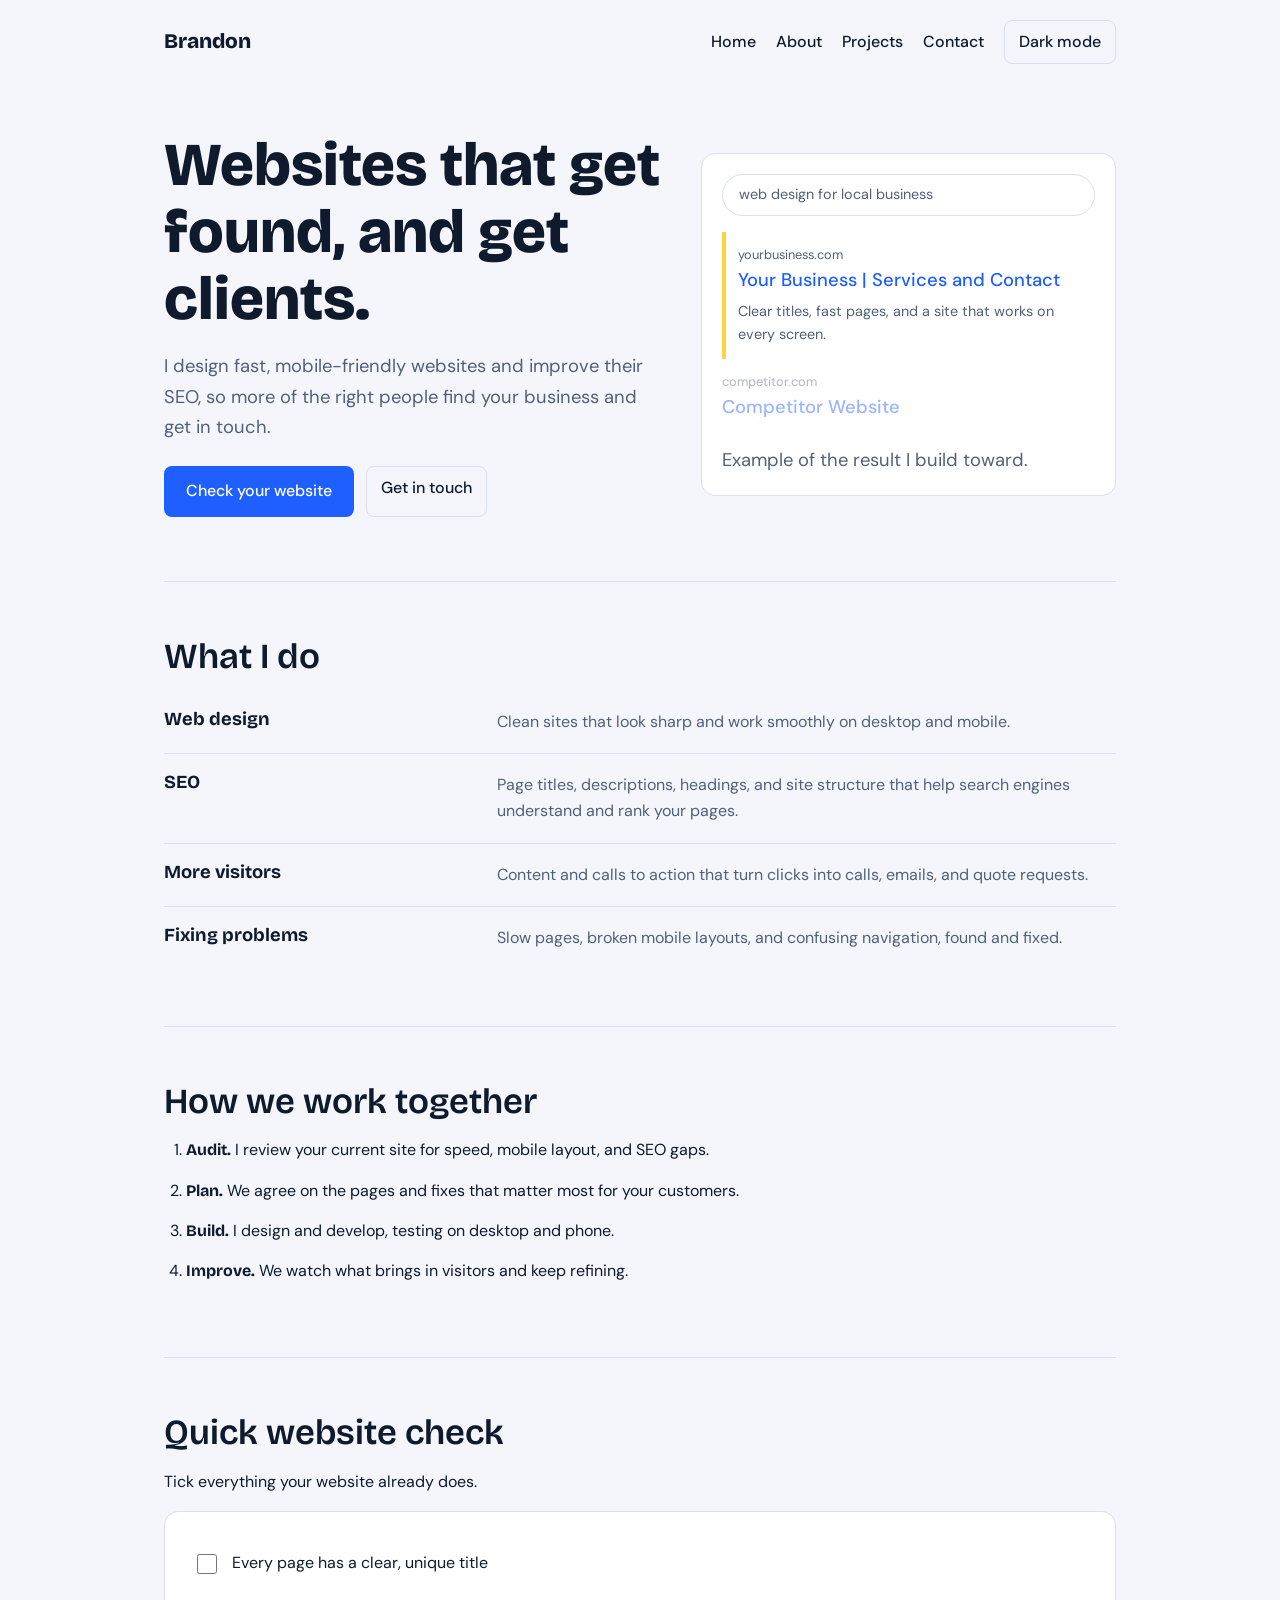
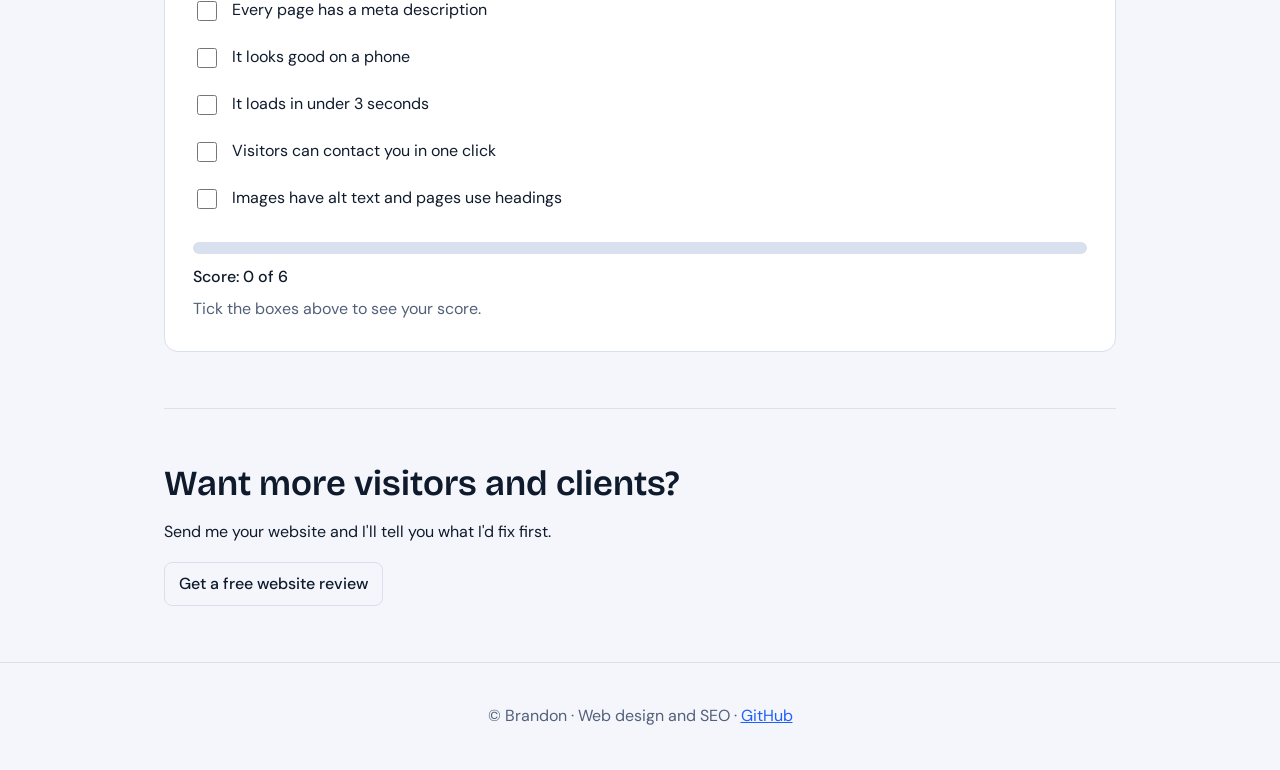
==== index.html @ ad71e74c "Update index.html" ====
<!DOCTYPE html>
<html lang="en">
<head>
  <meta charset="UTF-8">
  <meta name="viewport" content="width=device-width, initial-scale=1">
  <title>Brandon | Web Design and SEO for Businesses</title>
  <meta name="description" content="Mobile-friendly websites and SEO that help businesses get found on Google and attract more potential clients.">
  <link rel="stylesheet" href="style.css">
</head>
<body>
  <header class="site-header">
    <a class="brand" href="index.html">Brandon</a>
    <nav>
      <a href="index.html">Home</a>
      <a href="about.html">About</a>
      <a href="projects.html">Projects</a>
      <a href="#contact">Contact</a>
      <button id="theme-button">Dark mode</button>
    </nav>
  </header>

  <main class="wrap">
    <div class="hero">
      <div>
        <h1>Websites that get found, and get clients.</h1>
        <p>I design fast, mobile-friendly websites and improve their SEO, so more of the right people find your business and get in touch.</p>
        <div class="actions">
          <a class="btn" href="#checker">Check your website</a>
          <a class="btn ghost" href="#contact">Get in touch</a>
        </div>
      </div>
      <div class="serp" aria-label="Example search results">
        <div class="serp-bar">web design for local business</div>
        <div class="serp-result top">
          <span class="url">yourbusiness.com</span>
          <span class="title">Your Business | Services and Contact</span>
          <p>Clear titles, fast pages, and a site that works on every screen.</p>
        </div>
        <div class="serp-result faded"><span class="url">competitor.com</span><span class="title">Competitor Website</span></div>
        <p class="serp-note">Example of the result I build toward.</p>
      </div>
    </div>

    <section id="services">
      <h2>What I do</h2>
      <div class="row"><h3>Web design</h3><p>Clean sites that look sharp and work smoothly on desktop and mobile.</p></div>
      <div class="row"><h3>SEO</h3><p>Page titles, descriptions, headings, and site structure that help search engines understand and rank your pages.</p></div>
      <div class="row"><h3>More visitors</h3><p>Content and calls to action that turn clicks into calls, emails, and quote requests.</p></div>
      <div class="row"><h3>Fixing problems</h3><p>Slow pages, broken mobile layouts, and confusing navigation, found and fixed.</p></div>
    </section>

    <section>
      <h2>How we work together</h2>
      <ol class="steps">
        <li><strong>Audit.</strong> I review your current site for speed, mobile layout, and SEO gaps.</li>
        <li><strong>Plan.</strong> We agree on the pages and fixes that matter most for your customers.</li>
        <li><strong>Build.</strong> I design and develop, testing on desktop and phone.</li>
        <li><strong>Improve.</strong> We watch what brings in visitors and keep refining.</li>
      </ol>
    </section>

    <section id="checker">
      <h2>Quick website check</h2>
      <p>Tick everything your website already does.</p>
      <div class="checker">
        <label class="check"><input type="checkbox" data-tip="Add a clear page title that includes what you do and where."> Every page has a clear, unique title</label>
        <label class="check"><input type="checkbox" data-tip="Write a short description for each page so people want to click it in search results."> Every page has a meta description</label>
        <label class="check"><input type="checkbox" data-tip="Make sure your layout adapts to phones, since most visitors browse on mobile."> It looks good on a phone</label>
        <label class="check"><input type="checkbox" data-tip="Compress images and remove heavy scripts so pages load in a couple of seconds."> It loads in under 3 seconds</label>
        <label class="check"><input type="checkbox" data-tip="Add a clear button or phone number on every page so visitors know what to do next."> Visitors can contact you in one click</label>
        <label class="check"><input type="checkbox" data-tip="Add alt text to images and use headings in order so search engines and screen readers understand the page."> Images have alt text and pages use headings</label>
        <div class="meter"><div id="score-fill"></div></div>
        <p id="score-text">Score: 0 of 6</p>
        <p id="score-tip">Tick the boxes above to see your score.</p>
      </div>
    </section>

    <section id="contact">
      <h2>Want more visitors and clients?</h2>
      <p>Send me your website and I'll tell you what I'd fix first.</p>
      <a class="btn ghost" href="#contact">Get a free website review</a>
    </section>
  </main>

  <footer>© Brandon · Web design and SEO · <a href="https://github.com/brandon1291">GitHub</a></footer>
  <script src="script.js"></script>
</body>
</html>
---- style.css ----
@import url('https://fonts.googleapis.com/css2?family=Bricolage+Grotesque:wght@600;800&family=DM+Sans:wght@400;500&display=swap');

:root { --bg:#f4f6fb; --ink:#0f1b2d; --muted:#52607a; --blue:#1f5eff; --mark:#ffd23f; --card:#fff; --line:#d9e0ee; }
body.dark { --bg:#0e1522; --ink:#eef2fa; --muted:#9fb0cc; --blue:#6f9bff; --card:#162033; --line:#26334d; }

* { box-sizing: border-box; }
body { margin:0; font-family:'DM Sans',Arial,sans-serif; background:var(--bg); color:var(--ink); line-height:1.65; }
h1,h2,h3 { font-family:'Bricolage Grotesque',Arial,sans-serif; line-height:1.1; margin:0 0 14px; }
h1 { font-size:clamp(2.2rem,6vw,3.8rem); font-weight:800; }
h2 { font-size:clamp(1.6rem,4vw,2.2rem); font-weight:600; }
a { color:var(--blue); }
:focus-visible { outline:3px solid var(--blue); outline-offset:3px; }
.wrap { max-width:1000px; margin:0 auto; padding:0 24px; }
section { padding:56px 0; border-top:1px solid var(--line); }

.site-header { display:flex; justify-content:space-between; align-items:center; flex-wrap:wrap; gap:12px; padding:20px 24px; max-width:1000px; margin:0 auto; }
.brand { font-family:'Bricolage Grotesque',Arial,sans-serif; font-weight:800; font-size:1.3rem; text-decoration:none; color:var(--ink); }
.site-header nav { display:flex; align-items:center; gap:20px; }
.site-header nav a { text-decoration:none; color:var(--ink); font-weight:500; }

button, .btn { font:inherit; font-weight:500; background:var(--blue); color:#fff; border:0; border-radius:8px; padding:12px 22px; cursor:pointer; text-decoration:none; display:inline-block; }
body.dark button, body.dark .btn { color:#0e1522; }
.btn.ghost, #theme-button { background:transparent; color:var(--ink); border:1.5px solid var(--line); padding:8px 14px; }
body.dark .btn.ghost { color:var(--ink); }

.hero { display:grid; grid-template-columns:1.2fr 1fr; gap:40px; align-items:center; padding:48px 0 64px; }
.hero p { color:var(--muted); font-size:1.15rem; max-width:34em; }
.hero .actions { display:flex; gap:12px; flex-wrap:wrap; margin-top:24px; }

.serp { background:var(--card); border:1px solid var(--line); border-radius:14px; padding:20px; }
.serp-bar { border:1px solid var(--line); border-radius:999px; padding:8px 16px; font-size:.9rem; color:var(--muted); margin-bottom:16px; }
.serp-result { padding:12px 0; }
.serp-result .url { font-size:.8rem; color:var(--muted); display:block; }
.serp-result .title { font-size:1.15rem; color:var(--blue); font-weight:500; }
.serp-result p { margin:4px 0 0; font-size:.9rem; color:var(--muted); }
.serp-result.top { border-left:4px solid var(--mark); padding-left:12px; }
.serp-result.faded { opacity:.45; }
.serp-note { font-size:.8rem; color:var(--muted); margin:10px 0 0; }

.row { display:grid; grid-template-columns:1fr 2fr; gap:24px; padding:18px 0; border-bottom:1px solid var(--line); }
.row:last-child { border-bottom:0; }
.row h3 { font-size:1.15rem; margin:0; }
.row p { margin:0; color:var(--muted); }

.steps { padding-left:22px; max-width:42em; }
.steps li { margin-bottom:14px; }
.steps strong { font-family:'Bricolage Grotesque',Arial,sans-serif; }

.checker { background:var(--card); border:1px solid var(--line); border-radius:14px; padding:28px; }
.check { display:flex; gap:12px; align-items:flex-start; padding:10px 0; cursor:pointer; }
.check input { width:20px; height:20px; margin-top:4px; accent-color:var(--blue); }
.meter { height:12px; background:var(--line); border-radius:99px; overflow:hidden; margin:20px 0 10px; }
#score-fill { height:100%; width:0; background:var(--mark); transition:width .3s; }
#score-text { font-weight:500; margin:0; }
#score-tip { color:var(--muted); margin:6px 0 0; }

.about-text { max-width:42em; }
.about-text ul { padding-left:20px; }
footer { padding:40px 24px; text-align:center; color:var(--muted); border-top:1px solid var(--line); }

@media (max-width:760px) {
  .hero { grid-template-columns:1fr; }
  .row { grid-template-columns:1fr; gap:4px; }
}
@media (prefers-reduced-motion:reduce) { #score-fill { transition:none; } }
/* Mobile polish */
@media (max-width: 760px) {
  .wrap { padding: 0 18px; }
  section { padding: 40px 0; }

  .site-header { padding: 14px 18px; }
  .site-header nav { gap: 2px 18px; }
  .site-header nav a { padding: 10px 0; }

  .hero { padding: 24px 0 40px; gap: 28px; }
  .hero p { font-size: 1.05rem; }
  .hero .actions .btn { flex: 1 1 100%; text-align: center; }

  button, .btn { min-height: 44px; }
  .checker { padding: 18px; }
  .check { padding: 12px 0; }
  footer { padding: 32px 18px; }
}
/* Smaller and wider on phones */
@media (max-width: 760px) {
  body { font-size: 0.95rem; line-height: 1.55; }
  h1 { font-size: 1.9rem; }
  h2 { font-size: 1.4rem; }
  h3 { font-size: 1.1rem; }

  .wrap { padding: 0 12px; }
  .site-header { padding: 12px; }
  .brand { font-size: 1.1rem; }
  .site-header nav { gap: 0 14px; }
  .site-header nav a { font-size: 0.9rem; }

  section { padding: 28px 0; }
  .hero { padding: 16px 0 28px; gap: 20px; }
  .hero p { font-size: 0.95rem; }

  button, .btn { font-size: 0.9rem; padding: 10px 16px; min-height: 40px; }
  #theme-button { padding: 6px 10px; }

  .serp { padding: 14px; }
  .checker { padding: 14px; }
  .row { padding: 12px 0; }
  footer { padding: 24px 12px; font-size: 0.85rem; }
}
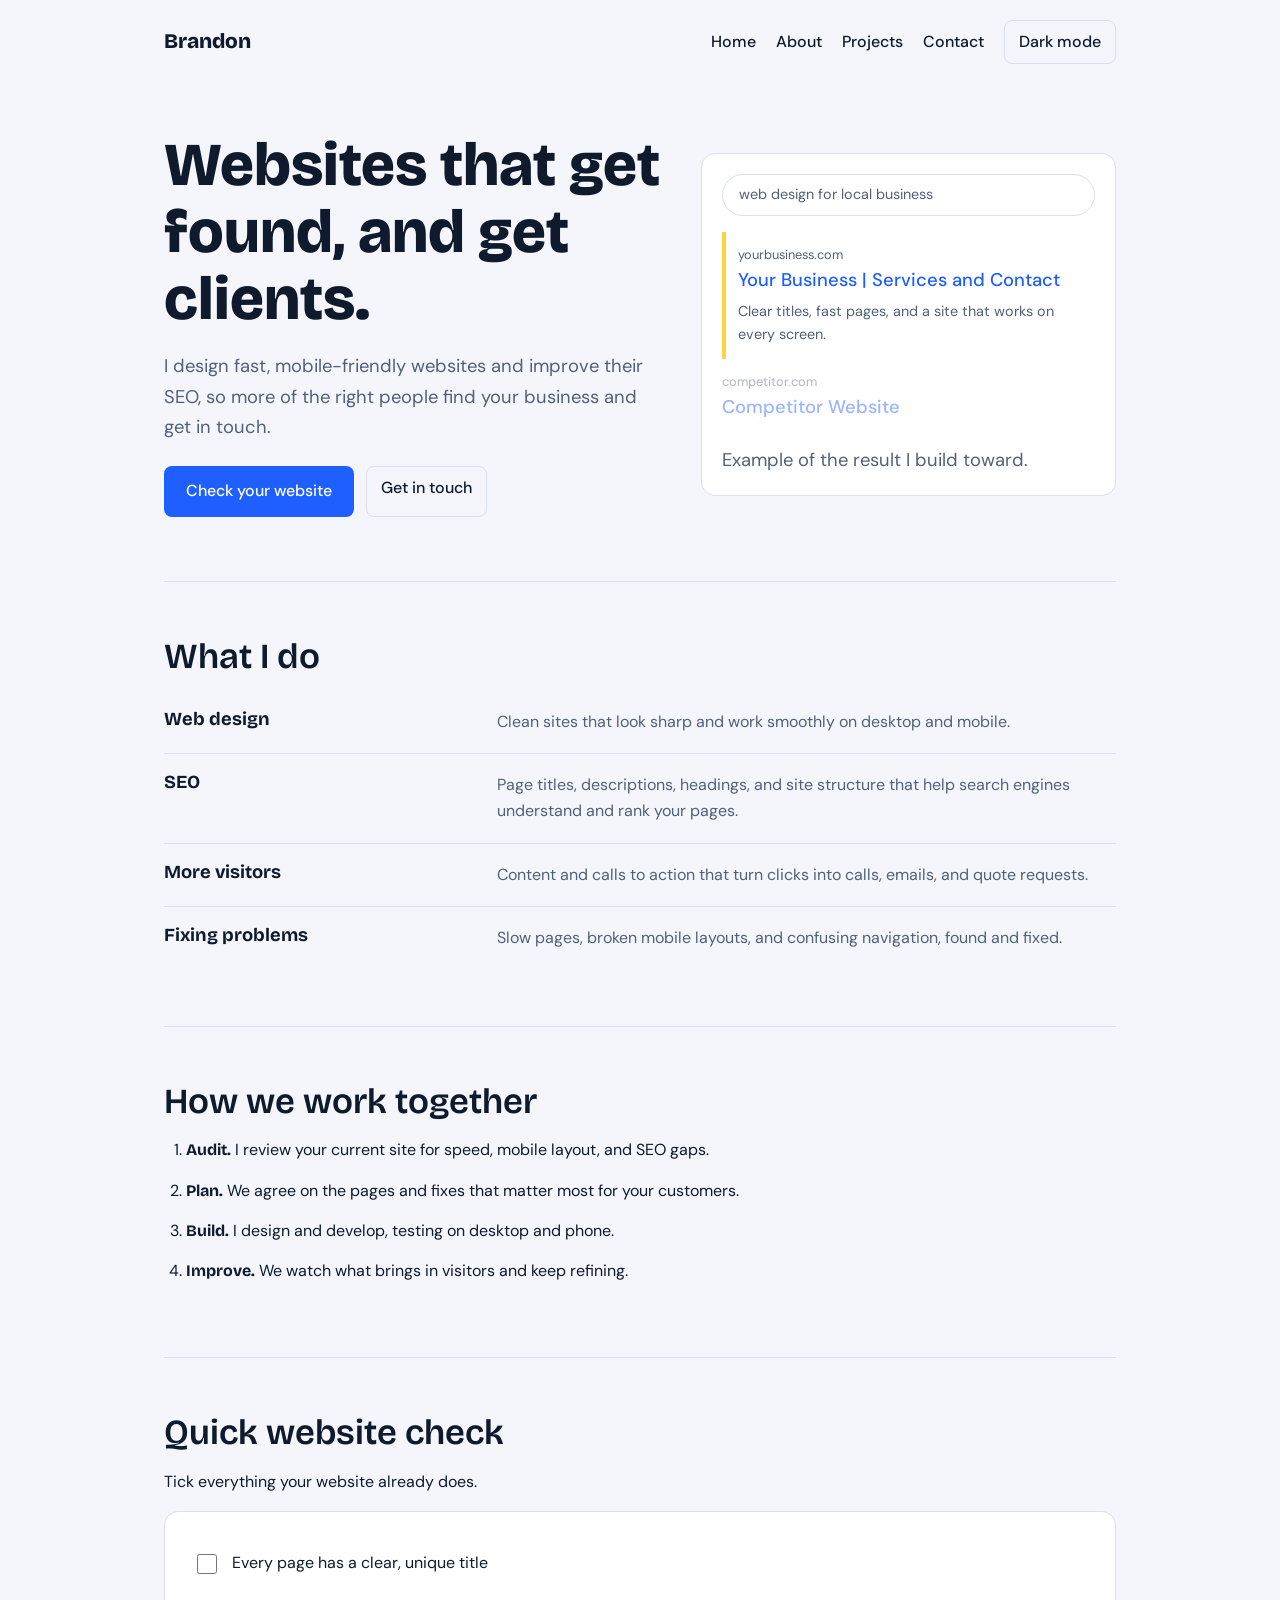
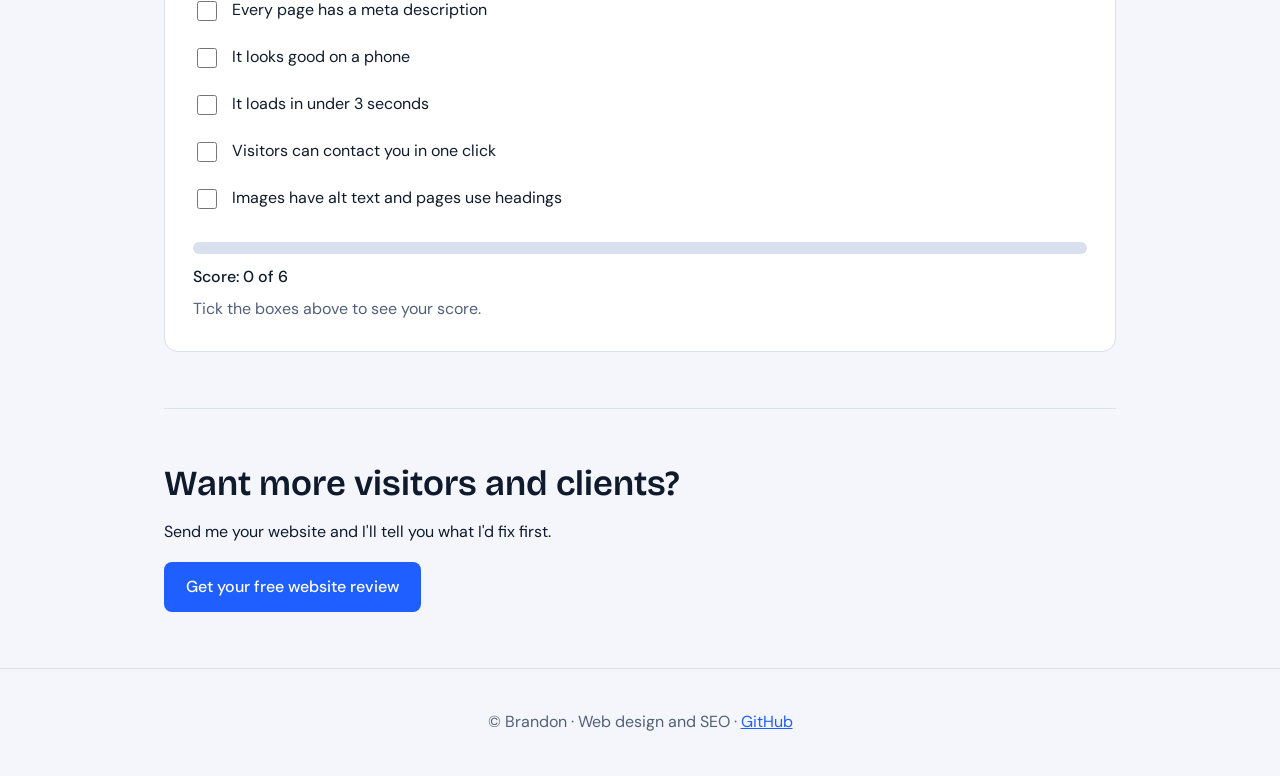
==== commit 2fc097d1: "Update index.html" ====
--- a/index.html
+++ b/index.html
@@ -78,7 +78,7 @@
     <section id="contact">
       <h2>Want more visitors and clients?</h2>
       <p>Send me your website and I'll tell you what I'd fix first.</p>
-      <a class="btn ghost" href="#contact">Get a free website review</a>
+   <a class="btn" href="mailto:YOUR-EMAIL">Get your free website review</a>
     </section>
   </main>
 
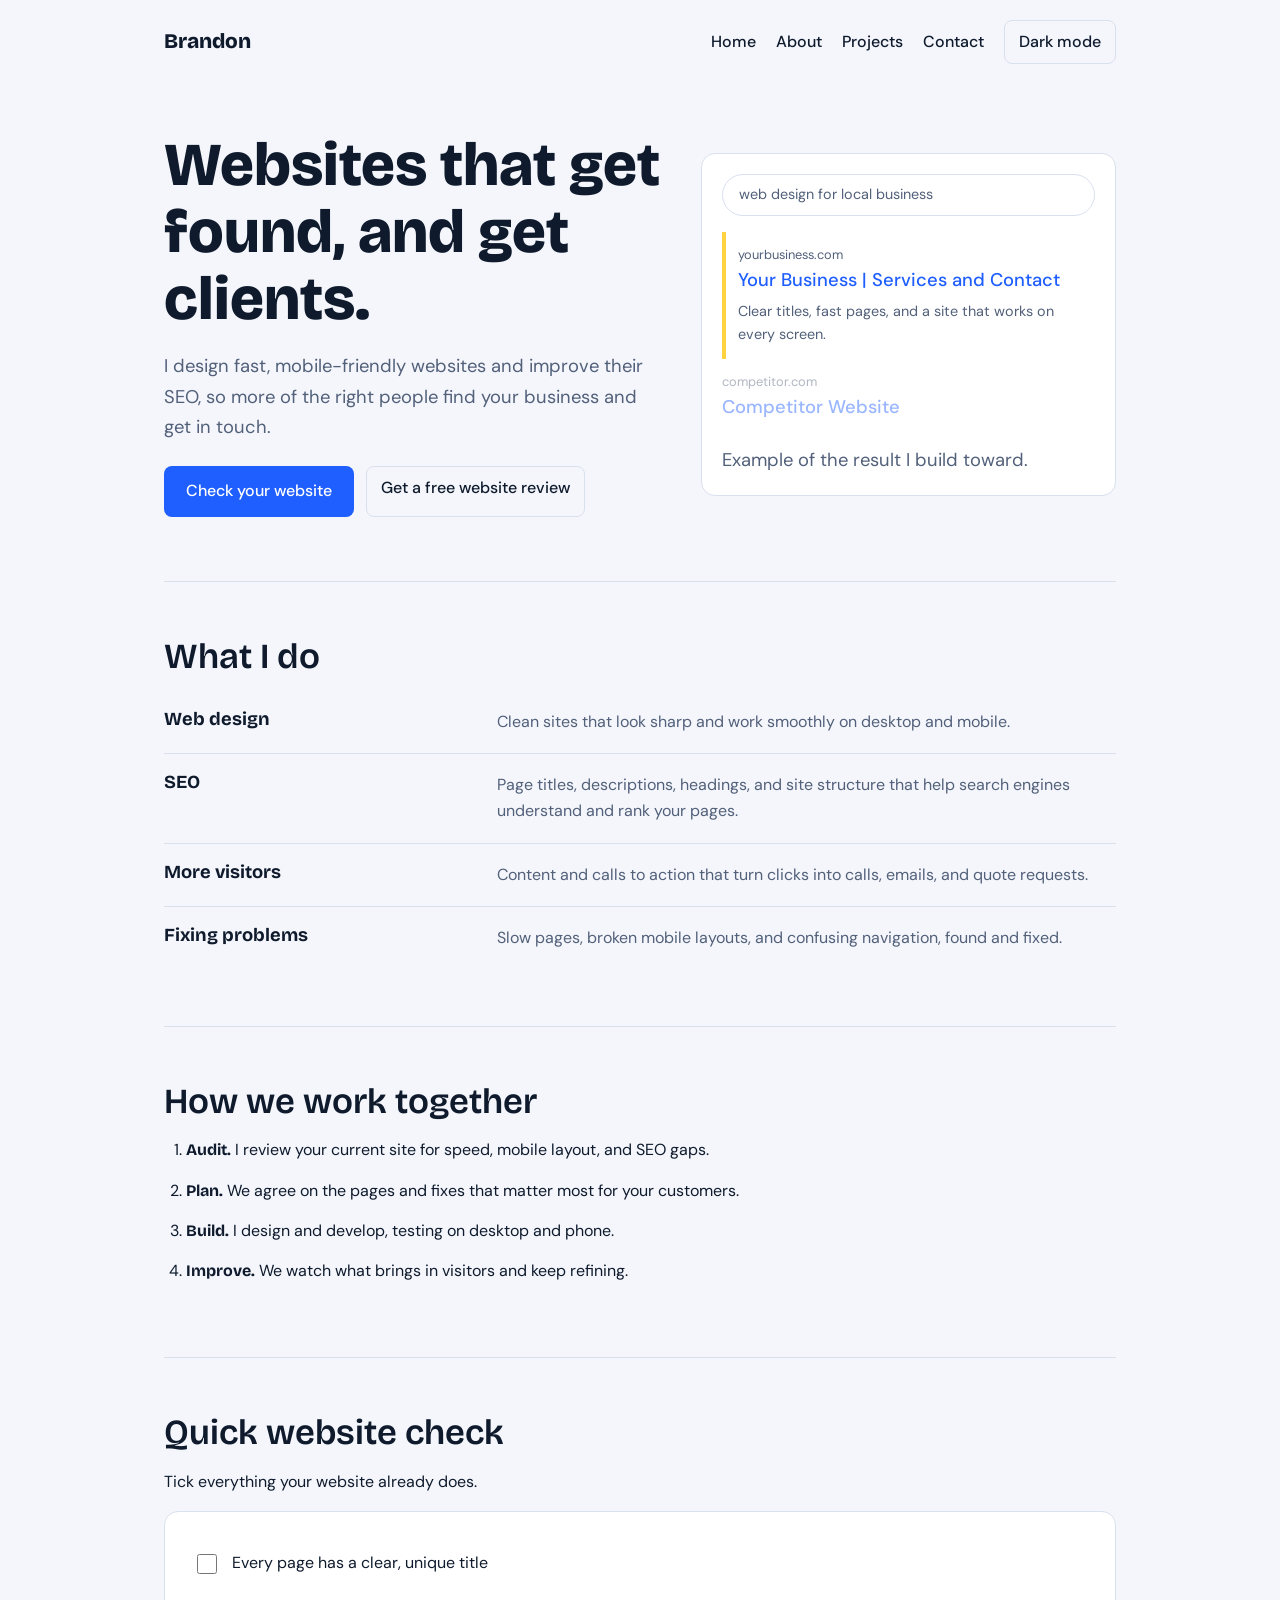
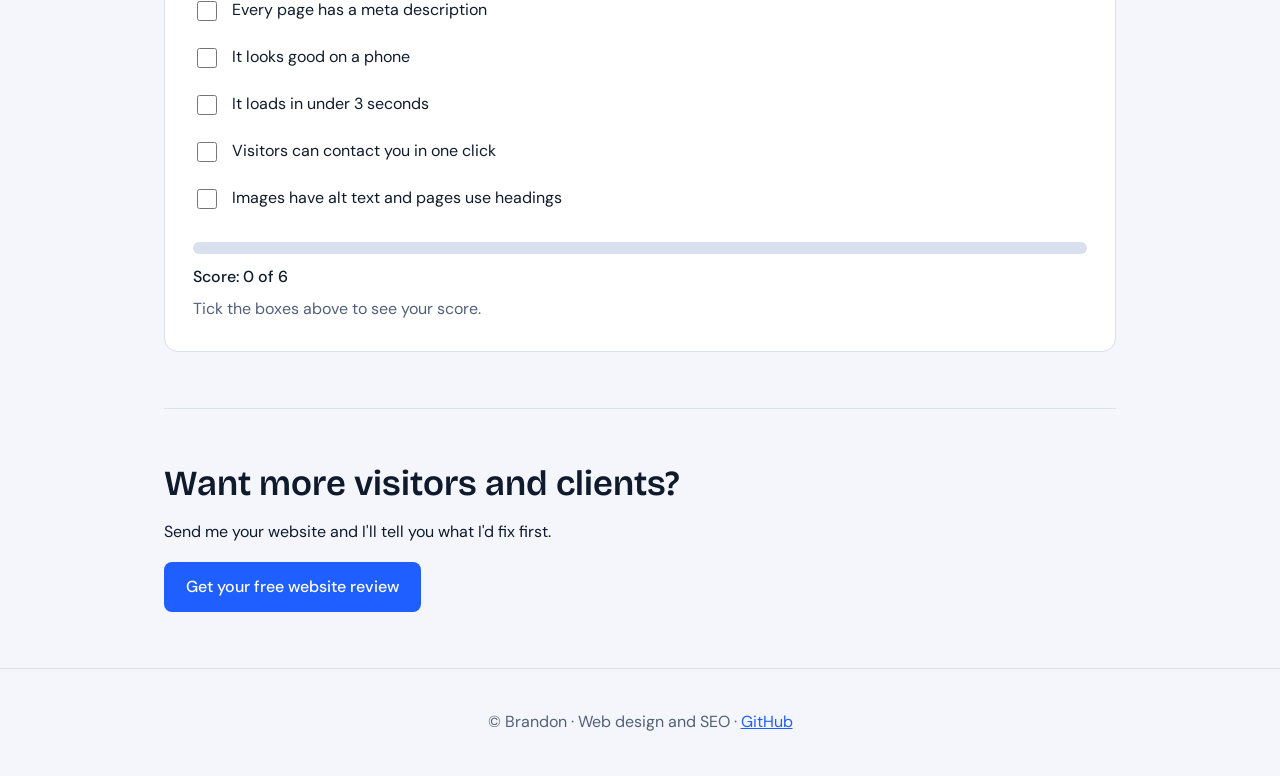
==== commit cc854609: "Update contact link text for website review" ====
--- a/index.html
+++ b/index.html
@@ -26,7 +26,7 @@
         <p>I design fast, mobile-friendly websites and improve their SEO, so more of the right people find your business and get in touch.</p>
         <div class="actions">
           <a class="btn" href="#checker">Check your website</a>
-          <a class="btn ghost" href="#contact">Get in touch</a>
+          <a class="btn ghost" href="#contact">Get a free website review</a>
         </div>
       </div>
       <div class="serp" aria-label="Example search results">
@@ -78,7 +78,7 @@
     <section id="contact">
       <h2>Want more visitors and clients?</h2>
       <p>Send me your website and I'll tell you what I'd fix first.</p>
-   <a class="btn" href="mailto:YOUR-EMAIL">Get your free website review</a>
+  <a class="btn" href="mailto:bam80719@gmail.com">Get your free website review</a>
     </section>
   </main>
 
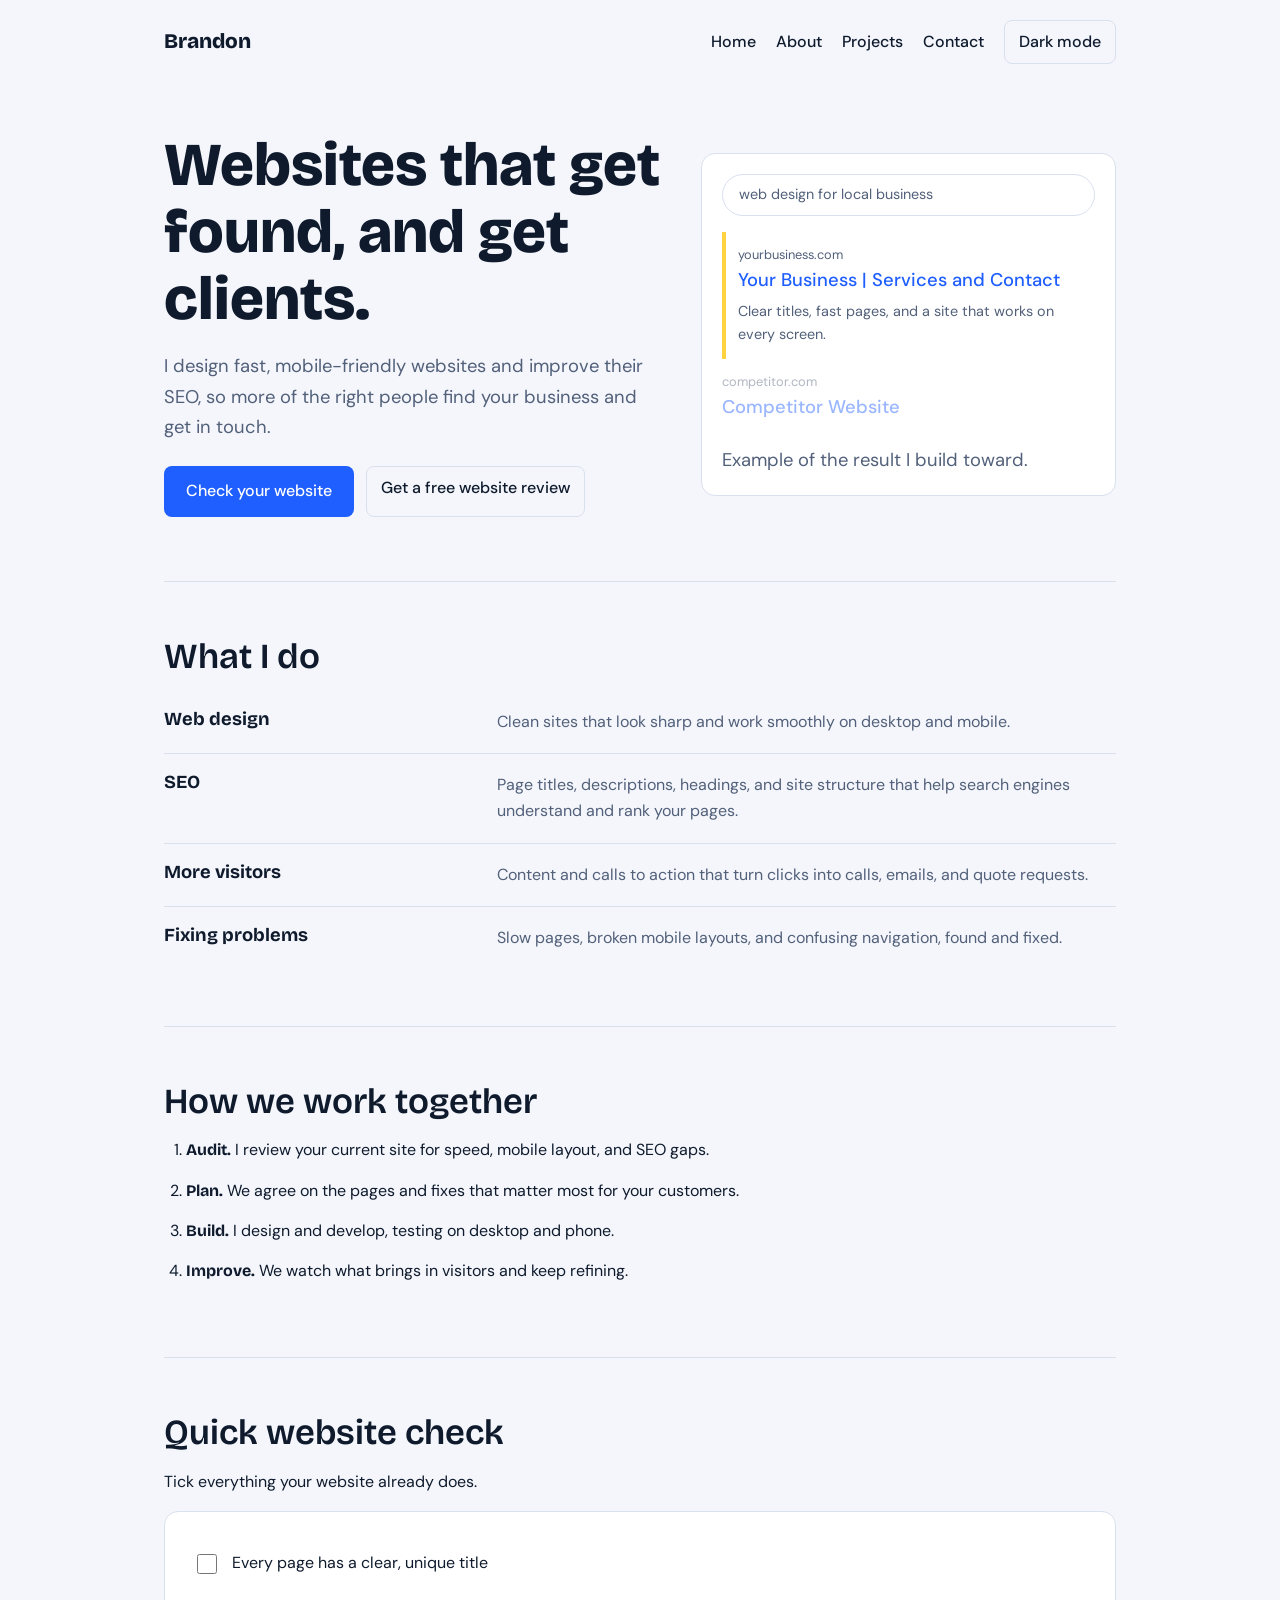
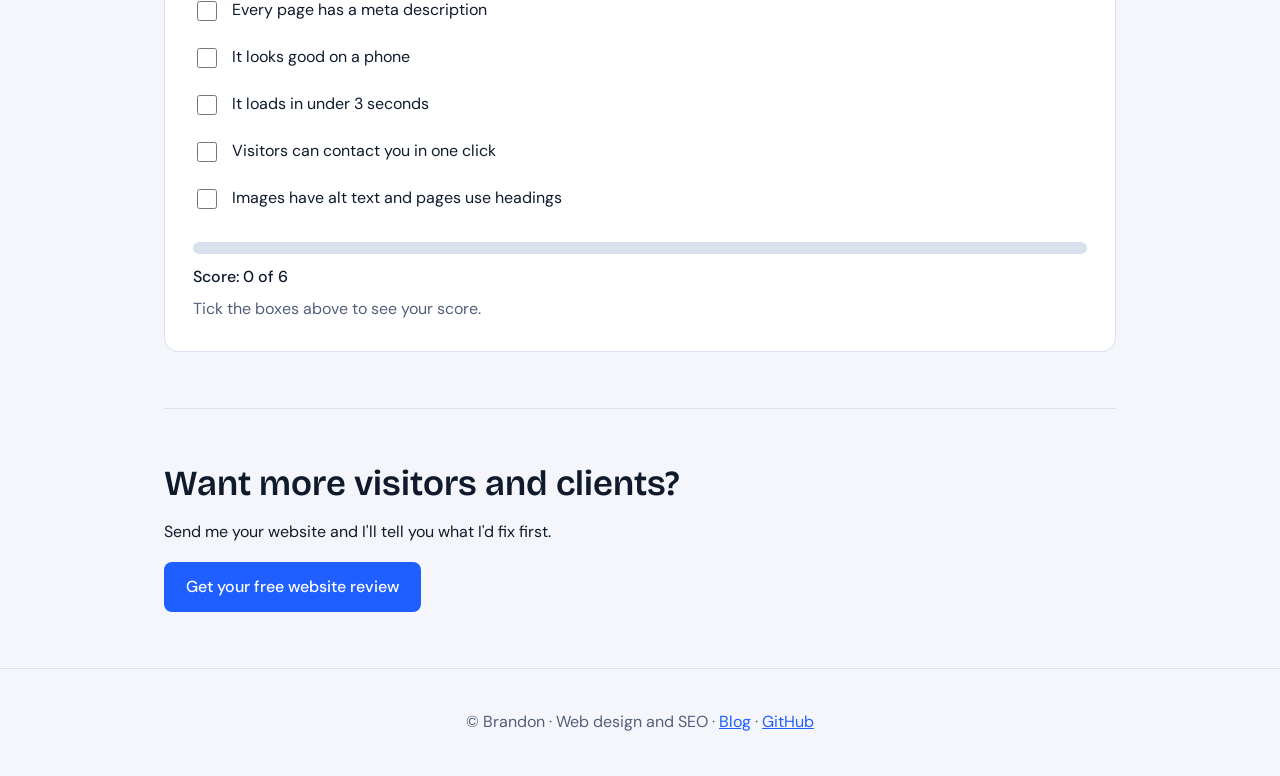
==== commit 61c20733: "Update footer links in index.html" ====
--- a/index.html
+++ b/index.html
@@ -82,7 +82,7 @@
     </section>
   </main>
 
-  <footer>© Brandon · Web design and SEO · <a href="https://github.com/brandon1291">GitHub</a></footer>
+ <footer>© Brandon · Web design and SEO · <a href="seo-quick-fixes.html">Blog</a> · <a href="https://github.com/brandon1291">GitHub</a></footer>
   <script src="script.js"></script>
 </body>
 </html>
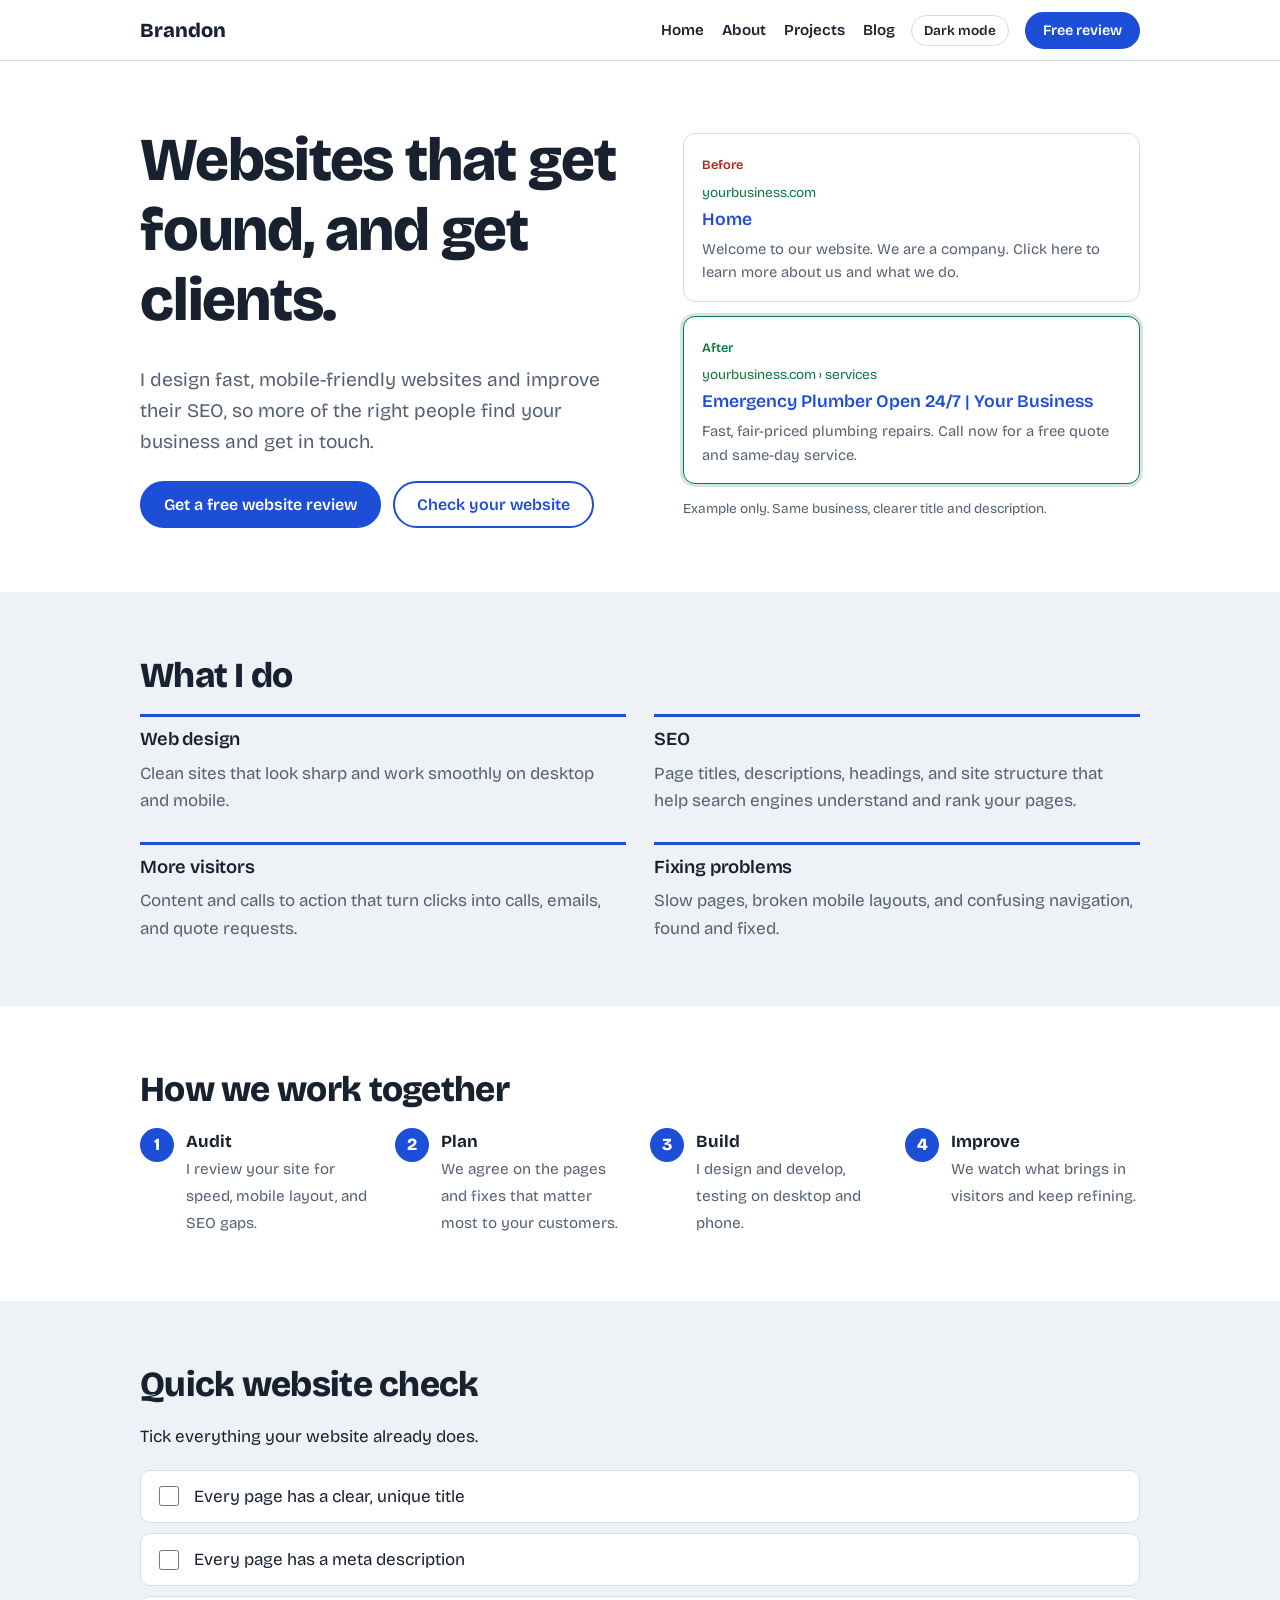
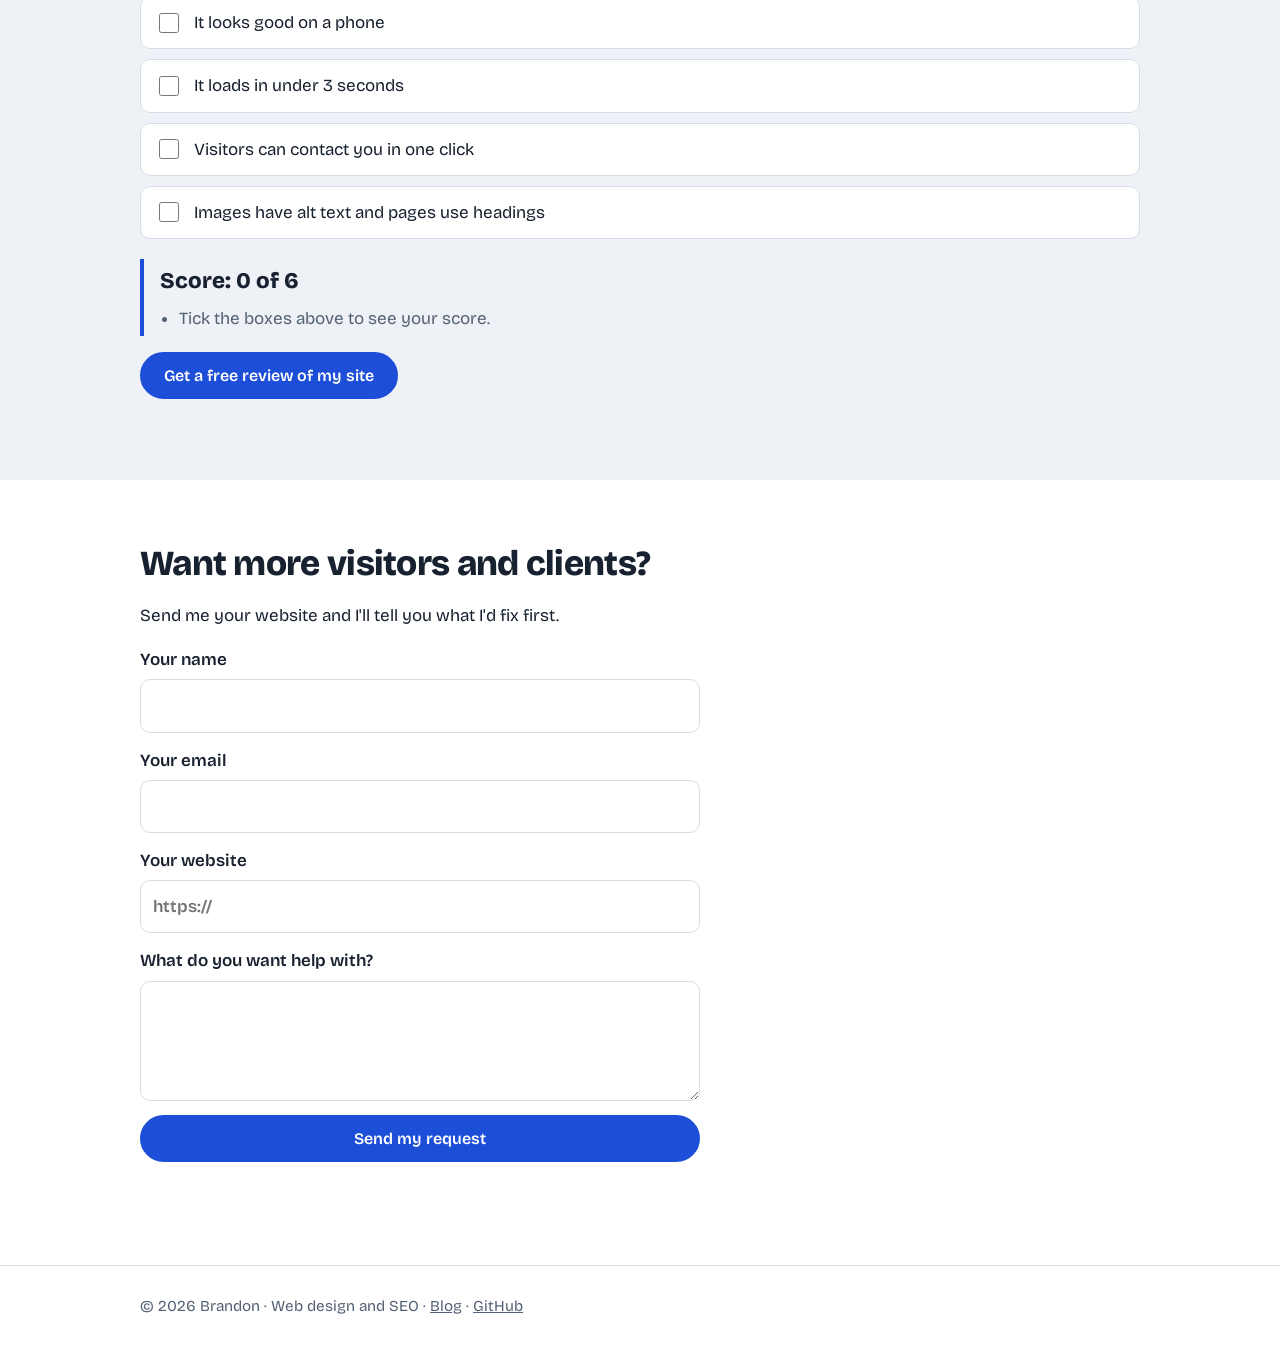
==== commit d7f2aaaf: "Refactor index.html for SEO and layout improvements Updated the HTML structure and content for impro" ====
--- a/index.html
+++ b/index.html
@@ -1,88 +1,273 @@
 <!DOCTYPE html>
 <html lang="en">
 <head>
-  <meta charset="UTF-8">
-  <meta name="viewport" content="width=device-width, initial-scale=1">
-  <title>Brandon | Web Design and SEO for Businesses</title>
-  <meta name="description" content="Mobile-friendly websites and SEO that help businesses get found on Google and attract more potential clients.">
-  <link rel="stylesheet" href="style.css">
+<meta charset="utf-8">
+<meta name="viewport" content="width=device-width, initial-scale=1">
+<title>Web Design and SEO for Small Businesses | Brandon</title>
+<meta name="description" content="Brandon builds fast, mobile-friendly websites and SEO for small businesses. Get a free website review.">
+<link rel="canonical" href="https://brandon1291.github.io/">
+<meta property="og:type" content="website">
+<meta property="og:title" content="Web Design and SEO for Small Businesses">
+<meta property="og:description" content="Mobile-friendly websites and SEO that help local businesses get found and get clients.">
+<meta property="og:url" content="https://brandon1291.github.io/">
+<meta name="theme-color" content="#1D4ED8">
+<link rel="icon" href="data:image/svg+xml,%3Csvg xmlns='http://www.w3.org/2000/svg' viewBox='0 0 64 64'%3E%3Crect width='64' height='64' rx='14' fill='%231D4ED8'/%3E%3Ctext x='32' y='45' font-size='38' font-family='Arial' font-weight='700' text-anchor='middle' fill='white'%3EB%3C/text%3E%3C/svg%3E">
+<link rel="preconnect" href="https://fonts.googleapis.com">
+<link rel="preconnect" href="https://fonts.gstatic.com" crossorigin>
+<link href="https://fonts.googleapis.com/css2?family=Bricolage+Grotesque:opsz,wght@12..96,400;12..96,600;12..96,800&display=swap" rel="stylesheet">
+<script type="application/ld+json">
+{"@context":"https://schema.org","@type":"ProfessionalService","name":"Brandon - Web Design and SEO","url":"https://brandon1291.github.io/","email":"bam80719@gmail.com","description":"Mobile-friendly web design and SEO for small businesses.","sameAs":["https://github.com/brandon1291"]}
+</script>
+<style>
+:root{
+  --bg:#FFFFFF; --soft:#EEF2F7; --ink:#18212F; --muted:#546174; --line:#D6DDE7;
+  --blue:#1D4ED8; --blue-ink:#FFFFFF; --green:#0B7A3E; --bad:#B42318;
+  --font:"Bricolage Grotesque",system-ui,-apple-system,"Segoe UI",Roboto,sans-serif;
+}
+:root[data-theme="dark"]{
+  --bg:#0F1623; --soft:#18212F; --ink:#E8EDF5; --muted:#9AA7BA; --line:#2A3649;
+  --blue:#7AA2FF; --blue-ink:#0F1623; --green:#5ED08F; --bad:#FF8A80;
+}
+*{box-sizing:border-box}
+html{scroll-behavior:smooth;scroll-padding-top:72px}
+body{margin:0;background:var(--bg);color:var(--ink);font-family:var(--font);font-size:1.0625rem;line-height:1.6}
+a{color:var(--blue)}
+:focus-visible{outline:3px solid var(--blue);outline-offset:3px;border-radius:4px}
+.wrap{max-width:1040px;margin:0 auto;padding:0 20px}
+section{padding:64px 0}
+h1,h2,h3{line-height:1.15;margin:0 0 .5em;letter-spacing:-.02em}
+h1{font-size:clamp(2.2rem,6vw,3.8rem);font-weight:800}
+h2{font-size:clamp(1.6rem,4vw,2.2rem);font-weight:800}
+h3{font-size:1.15rem;font-weight:600;letter-spacing:-.01em}
+p{margin:0 0 1em;max-width:62ch}
+.btn{display:inline-block;padding:12px 22px;border-radius:999px;font:600 1rem var(--font);text-decoration:none;border:2px solid var(--blue);cursor:pointer;background:var(--blue);color:var(--blue-ink)}
+.btn.ghost{background:transparent;color:var(--blue)}
+.btn:hover{filter:brightness(1.1)}
+
+/* header */
+header{position:sticky;top:0;z-index:10;background:var(--bg);border-bottom:1px solid var(--line)}
+.bar{display:flex;align-items:center;gap:16px;min-height:60px;flex-wrap:wrap}
+.brand{font-weight:800;font-size:1.25rem;text-decoration:none;color:var(--ink);margin-right:auto}
+nav{display:flex;gap:18px;flex-wrap:wrap}
+nav a{color:var(--ink);text-decoration:none;font-weight:600;font-size:.95rem}
+nav a:hover{color:var(--blue)}
+#theme{background:none;border:1px solid var(--line);color:var(--ink);border-radius:999px;padding:6px 12px;font:600 .85rem var(--font);cursor:pointer}
+.bar .btn{padding:8px 16px;font-size:.9rem}
+
+/* hero */
+.hero{display:grid;gap:40px;align-items:center}
+@media(min-width:860px){.hero{grid-template-columns:1.1fr 1fr}}
+.hero p.lead{font-size:1.2rem;color:var(--muted)}
+.cta{display:flex;gap:12px;flex-wrap:wrap;margin-top:24px}
+.serp{display:grid;gap:14px}
+.result{border:1px solid var(--line);border-radius:12px;padding:16px 18px;background:var(--bg)}
+.result .tag{display:inline-block;font-size:.8rem;font-weight:600;margin-bottom:6px}
+.result.before .tag{color:var(--bad)}
+.result.after .tag{color:var(--green)}
+.result .url{font-size:.85rem;color:var(--green);margin:0}
+.result .ttl{font-size:1.1rem;color:var(--blue);margin:2px 0 4px;font-weight:600;max-width:none}
+.result .snip{font-size:.92rem;color:var(--muted);margin:0}
+.result.after{border-color:var(--green);box-shadow:0 0 0 3px color-mix(in srgb,var(--green) 18%,transparent)}
+.caption{font-size:.85rem;color:var(--muted);margin:0}
+
+/* services */
+.soft{background:var(--soft)}
+.grid{display:grid;gap:28px}
+@media(min-width:700px){.grid{grid-template-columns:1fr 1fr}}
+.grid h3{border-top:3px solid var(--blue);padding-top:12px}
+.grid p{color:var(--muted);margin:0}
+
+/* process */
+ol.steps{list-style:none;counter-reset:s;padding:0;margin:0;display:grid;gap:20px}
+@media(min-width:860px){ol.steps{grid-template-columns:repeat(4,1fr)}}
+ol.steps li{counter-increment:s;padding-left:46px;position:relative}
+ol.steps li::before{content:counter(s);position:absolute;left:0;top:0;width:34px;height:34px;border-radius:50%;background:var(--blue);color:var(--blue-ink);font-weight:800;display:grid;place-items:center}
+ol.steps strong{display:block}
+ol.steps span{color:var(--muted);font-size:.95rem}
+
+/* checker */
+.check{display:grid;gap:10px;margin:20px 0;padding:0;list-style:none}
+.check label{display:flex;gap:12px;align-items:center;padding:12px 14px;border:1px solid var(--line);border-radius:10px;cursor:pointer;background:var(--bg)}
+.check input{width:20px;height:20px;accent-color:var(--blue);flex:none}
+.check label:has(input:checked){border-color:var(--green)}
+#result{border-left:4px solid var(--blue);padding:4px 0 4px 16px;min-height:4.5em}
+#score{font-size:1.4rem;font-weight:800;margin:0 0 6px}
+#tips{margin:0;padding-left:1.1em;color:var(--muted)}
+
+/* contact */
+form{display:grid;gap:14px;max-width:560px}
+label.f{display:grid;gap:6px;font-weight:600}
+input[type=text],input[type=email],input[type=url],textarea{font:inherit;padding:12px;border:1px solid var(--line);border-radius:10px;background:var(--bg);color:var(--ink);width:100%}
+textarea{min-height:120px;resize:vertical}
+#msg{min-height:1.5em;color:var(--muted);margin:0}
+
+footer{border-top:1px solid var(--line);padding:28px 0;color:var(--muted);font-size:.95rem}
+footer a{color:var(--muted)}
+.hp{position:absolute;left:-9999px}
+@media(prefers-reduced-motion:reduce){html{scroll-behavior:auto}}
+</style>
 </head>
 <body>
-  <header class="site-header">
+<header>
+  <div class="wrap bar">
     <a class="brand" href="index.html">Brandon</a>
-    <nav>
+    <nav aria-label="Main">
       <a href="index.html">Home</a>
       <a href="about.html">About</a>
       <a href="projects.html">Projects</a>
-      <a href="#contact">Contact</a>
-      <button id="theme-button">Dark mode</button>
+      <a href="seo-quick-fixes.html">Blog</a>
     </nav>
-  </header>
-
-  <main class="wrap">
-    <div class="hero">
+    <button id="theme" type="button" aria-pressed="false">Dark mode</button>
+    <a class="btn" href="#contact">Free review</a>
+  </div>
+</header>
+
+<main>
+  <section>
+    <div class="wrap hero">
       <div>
         <h1>Websites that get found, and get clients.</h1>
-        <p>I design fast, mobile-friendly websites and improve their SEO, so more of the right people find your business and get in touch.</p>
-        <div class="actions">
-          <a class="btn" href="#checker">Check your website</a>
-          <a class="btn ghost" href="#contact">Get a free website review</a>
+        <p class="lead">I design fast, mobile-friendly websites and improve their SEO, so more of the right people find your business and get in touch.</p>
+        <div class="cta">
+          <a class="btn" href="#contact">Get a free website review</a>
+          <a class="btn ghost" href="#checker">Check your website</a>
         </div>
       </div>
-      <div class="serp" aria-label="Example search results">
-        <div class="serp-bar">web design for local business</div>
-        <div class="serp-result top">
-          <span class="url">yourbusiness.com</span>
-          <span class="title">Your Business | Services and Contact</span>
-          <p>Clear titles, fast pages, and a site that works on every screen.</p>
+      <div class="serp" aria-label="Example of a search result before and after SEO">
+        <div class="result before">
+          <span class="tag">Before</span>
+          <p class="url">yourbusiness.com</p>
+          <p class="ttl">Home</p>
+          <p class="snip">Welcome to our website. We are a company. Click here to learn more about us and what we do.</p>
         </div>
-        <div class="serp-result faded"><span class="url">competitor.com</span><span class="title">Competitor Website</span></div>
-        <p class="serp-note">Example of the result I build toward.</p>
-      </div>
-    </div>
-
-    <section id="services">
+        <div class="result after">
+          <span class="tag">After</span>
+          <p class="url">yourbusiness.com › services</p>
+          <p class="ttl">Emergency Plumber Open 24/7 | Your Business</p>
+          <p class="snip">Fast, fair-priced plumbing repairs. Call now for a free quote and same-day service.</p>
+        </div>
+        <p class="caption">Example only. Same business, clearer title and description.</p>
+      </div>
+    </div>
+  </section>
+
+  <section class="soft" id="services">
+    <div class="wrap">
       <h2>What I do</h2>
-      <div class="row"><h3>Web design</h3><p>Clean sites that look sharp and work smoothly on desktop and mobile.</p></div>
-      <div class="row"><h3>SEO</h3><p>Page titles, descriptions, headings, and site structure that help search engines understand and rank your pages.</p></div>
-      <div class="row"><h3>More visitors</h3><p>Content and calls to action that turn clicks into calls, emails, and quote requests.</p></div>
-      <div class="row"><h3>Fixing problems</h3><p>Slow pages, broken mobile layouts, and confusing navigation, found and fixed.</p></div>
-    </section>
-
-    <section>
+      <div class="grid">
+        <div><h3>Web design</h3><p>Clean sites that look sharp and work smoothly on desktop and mobile.</p></div>
+        <div><h3>SEO</h3><p>Page titles, descriptions, headings, and site structure that help search engines understand and rank your pages.</p></div>
+        <div><h3>More visitors</h3><p>Content and calls to action that turn clicks into calls, emails, and quote requests.</p></div>
+        <div><h3>Fixing problems</h3><p>Slow pages, broken mobile layouts, and confusing navigation, found and fixed.</p></div>
+      </div>
+    </div>
+  </section>
+
+  <section id="process">
+    <div class="wrap">
       <h2>How we work together</h2>
       <ol class="steps">
-        <li><strong>Audit.</strong> I review your current site for speed, mobile layout, and SEO gaps.</li>
-        <li><strong>Plan.</strong> We agree on the pages and fixes that matter most for your customers.</li>
-        <li><strong>Build.</strong> I design and develop, testing on desktop and phone.</li>
-        <li><strong>Improve.</strong> We watch what brings in visitors and keep refining.</li>
+        <li><strong>Audit</strong><span>I review your site for speed, mobile layout, and SEO gaps.</span></li>
+        <li><strong>Plan</strong><span>We agree on the pages and fixes that matter most to your customers.</span></li>
+        <li><strong>Build</strong><span>I design and develop, testing on desktop and phone.</span></li>
+        <li><strong>Improve</strong><span>We watch what brings in visitors and keep refining.</span></li>
       </ol>
-    </section>
-
-    <section id="checker">
+    </div>
+  </section>
+
+  <section class="soft" id="checker">
+    <div class="wrap">
       <h2>Quick website check</h2>
       <p>Tick everything your website already does.</p>
-      <div class="checker">
-        <label class="check"><input type="checkbox" data-tip="Add a clear page title that includes what you do and where."> Every page has a clear, unique title</label>
-        <label class="check"><input type="checkbox" data-tip="Write a short description for each page so people want to click it in search results."> Every page has a meta description</label>
-        <label class="check"><input type="checkbox" data-tip="Make sure your layout adapts to phones, since most visitors browse on mobile."> It looks good on a phone</label>
-        <label class="check"><input type="checkbox" data-tip="Compress images and remove heavy scripts so pages load in a couple of seconds."> It loads in under 3 seconds</label>
-        <label class="check"><input type="checkbox" data-tip="Add a clear button or phone number on every page so visitors know what to do next."> Visitors can contact you in one click</label>
-        <label class="check"><input type="checkbox" data-tip="Add alt text to images and use headings in order so search engines and screen readers understand the page."> Images have alt text and pages use headings</label>
-        <div class="meter"><div id="score-fill"></div></div>
-        <p id="score-text">Score: 0 of 6</p>
-        <p id="score-tip">Tick the boxes above to see your score.</p>
-      </div>
-    </section>
-
-    <section id="contact">
+      <ul class="check" id="items">
+        <li><label><input type="checkbox" data-tip="Give every page its own title of about 50-60 characters that says what the page offers."> Every page has a clear, unique title</label></li>
+        <li><label><input type="checkbox" data-tip="Add a meta description of about 150 characters to each page. It's your pitch in search results."> Every page has a meta description</label></li>
+        <li><label><input type="checkbox" data-tip="Test on a real phone. Text should be readable and buttons easy to tap without zooming."> It looks good on a phone</label></li>
+        <li><label><input type="checkbox" data-tip="Compress images, remove unused scripts, and test with PageSpeed Insights."> It loads in under 3 seconds</label></li>
+        <li><label><input type="checkbox" data-tip="Put a tap-to-call number or a contact button where visitors can see it without scrolling."> Visitors can contact you in one click</label></li>
+        <li><label><input type="checkbox" data-tip="Add alt text to images, and use one H1 with H2s below it so pages have a clear outline."> Images have alt text and pages use headings</label></li>
+      </ul>
+      <div id="result" aria-live="polite">
+        <p id="score">Score: 0 of 6</p>
+        <ul id="tips"><li>Tick the boxes above to see your score.</li></ul>
+      </div>
+      <p style="margin-top:16px"><a class="btn" href="#contact">Get a free review of my site</a></p>
+    </div>
+  </section>
+
+  <section id="contact">
+    <div class="wrap">
       <h2>Want more visitors and clients?</h2>
       <p>Send me your website and I'll tell you what I'd fix first.</p>
-  <a class="btn" href="mailto:bam80719@gmail.com">Get your free website review</a>
-    </section>
-  </main>
-
- <footer>© Brandon · Web design and SEO · <a href="seo-quick-fixes.html">Blog</a> · <a href="https://github.com/brandon1291">GitHub</a></footer>
-  <script src="script.js"></script>
+      <form id="form" novalidate>
+        <label class="f">Your name <input type="text" id="name" autocomplete="name" required></label>
+        <label class="f">Your email <input type="email" id="email" autocomplete="email" required></label>
+        <label class="f">Your website <input type="url" id="site" placeholder="https://"></label>
+        <label class="f">What do you want help with? <textarea id="note"></textarea></label>
+        <div class="hp" aria-hidden="true"><label>Leave empty <input type="text" id="trap" tabindex="-1" autocomplete="off"></label></div>
+        <button class="btn" type="submit">Send my request</button>
+        <p id="msg" role="status"></p>
+      </form>
+    </div>
+  </section>
+</main>
+
+<footer>
+  <div class="wrap">© <span id="yr">2026</span> Brandon · Web design and SEO · <a href="seo-quick-fixes.html">Blog</a> · <a href="https://github.com/brandon1291">GitHub</a></div>
+</footer>
+
+<script>
+// Theme toggle (remembers choice; falls back to system setting)
+(function(){
+  var root=document.documentElement, btn=document.getElementById('theme'), saved=null;
+  try{saved=localStorage.getItem('theme')}catch(e){}
+  var dark=saved?saved==='dark':window.matchMedia('(prefers-color-scheme: dark)').matches;
+  function apply(){
+    root.setAttribute('data-theme',dark?'dark':'light');
+    btn.textContent=dark?'Light mode':'Dark mode';
+    btn.setAttribute('aria-pressed',dark);
+  }
+  btn.addEventListener('click',function(){
+    dark=!dark; apply();
+    try{localStorage.setItem('theme',dark?'dark':'light')}catch(e){}
+  });
+  apply();
+})();
+
+// Website checker with tailored tips
+(function(){
+  var boxes=document.querySelectorAll('#items input'), score=document.getElementById('score'), tips=document.getElementById('tips');
+  function update(){
+    var n=0, t=[];
+    boxes.forEach(function(b){ if(b.checked)n++; else t.push(b.dataset.tip); });
+    score.textContent='Score: '+n+' of '+boxes.length;
+    tips.innerHTML='';
+    var list = n===0 && !t.length ? [] : t;
+    if(n===boxes.length){ list=['Nice work. Your basics are covered. I can still help you go further.']; }
+    else if(n===0){ list=['Tick the boxes above to see your score.']; }
+    list.forEach(function(s){ var li=document.createElement('li'); li.textContent=s; tips.appendChild(li); });
+  }
+  boxes.forEach(function(b){ b.addEventListener('change',update); });
+})();
+
+// Contact form: opens the visitor's email app with the message filled in
+(function(){
+  var f=document.getElementById('form'), m=document.getElementById('msg');
+  f.addEventListener('submit',function(e){
+    e.preventDefault();
+    if(document.getElementById('trap').value) return;
+    var name=document.getElementById('name').value.trim(),
+        email=document.getElementById('email').value.trim(),
+        site=document.getElementById('site').value.trim(),
+        note=document.getElementById('note').value.trim();
+    if(!name||!/^\S+@\S+\.\S+$/.test(email)){ m.textContent='Enter your name and a valid email address.'; return; }
+    var body='Name: '+name+'\nEmail: '+email+'\nWebsite: '+site+'\n\n'+note;
+    window.location.href='mailto:bam80719@gmail.com?subject='+encodeURIComponent('Website review request from '+name)+'&body='+encodeURIComponent(body);
+    m.textContent='Opening your email app. If nothing opens, email bam80719@gmail.com directly.';
+  });
+})();
+
+document.getElementById('yr').textContent=new Date().getFullYear();
+</script>
 </body>
 </html>
